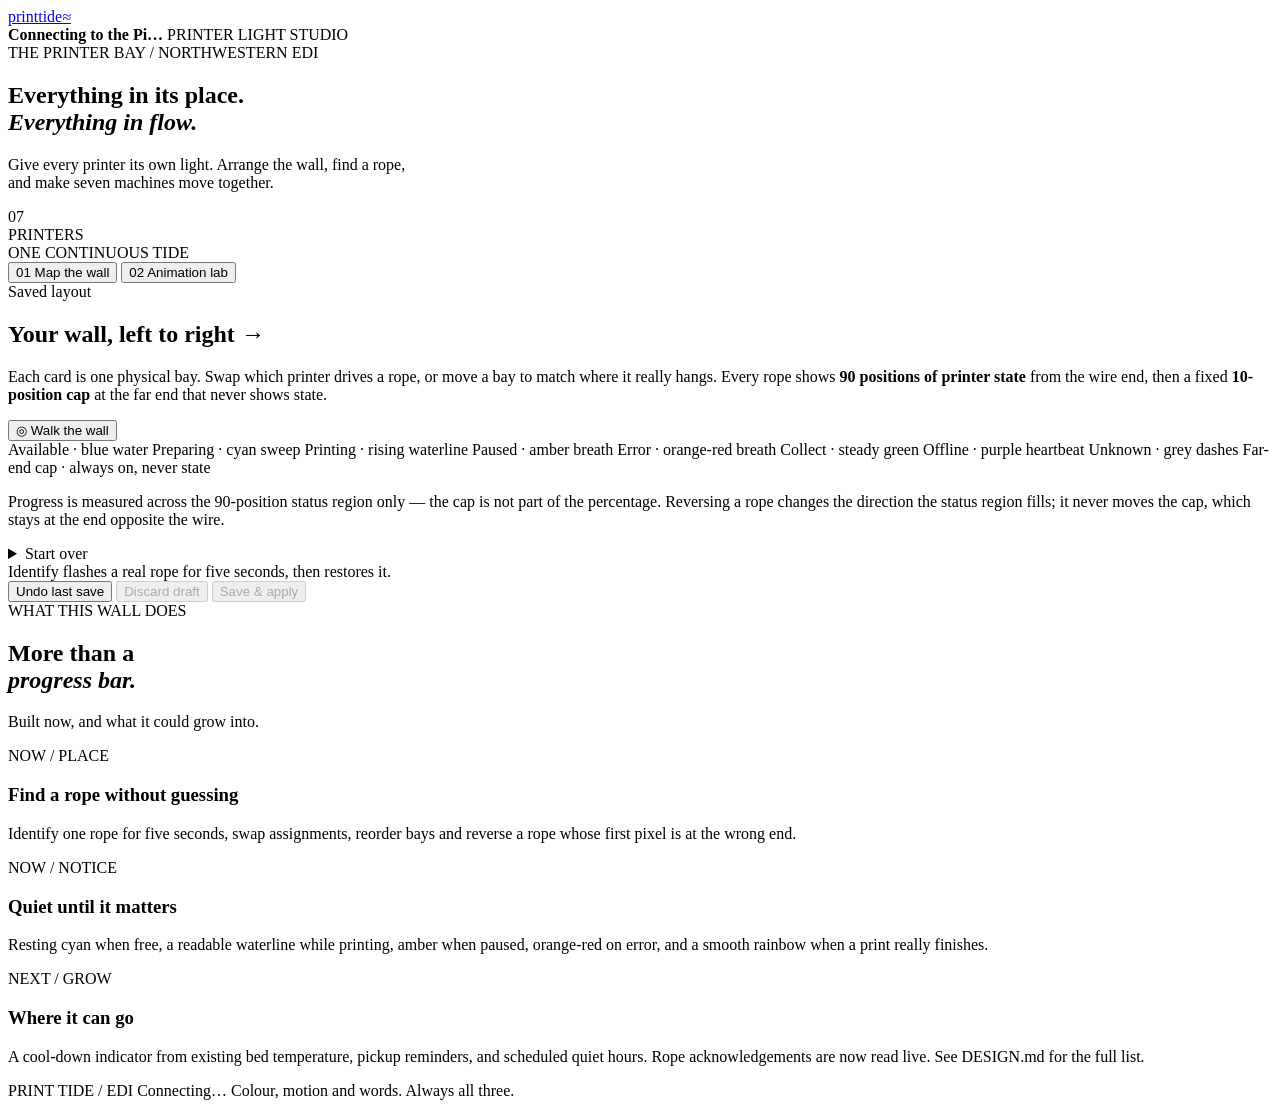
==== print-tide/light_studio/static/index.html @ 884187c8 "Add Print Tide: printer bay LED lighting (renderer, rope health, firmware) Imports /home/edi/printer" ====
<!doctype html>
<html lang="en">
<head>
<meta charset="utf-8">
<meta name="viewport" content="width=device-width,initial-scale=1">
<title>Print Tide · Printer Light Studio</title>
<link rel="stylesheet" href="/style.css">
<script src="/app.js" defer></script>
</head>
<body>

<header>
  <a class="wordmark" href="/">print<span>tide</span><i>&#8776;</i></a>
  <div class="connection">
    <b id="connection">Connecting to the Pi&#8230;</b>
    <span id="mode">PRINTER LIGHT STUDIO</span>
  </div>
</header>

<main>
  <section class="intro">
    <div>
      <div class="eyebrow">THE PRINTER BAY / NORTHWESTERN EDI</div>
      <h1>Everything in its place.<br><em>Everything in flow.</em></h1>
      <p>Give every printer its own light. Arrange the wall, find a rope,<br class="desktop">
         and make seven machines move together.</p>
    </div>
    <div class="wall-mark"><span>07</span><div>PRINTERS<br>ONE CONTINUOUS TIDE</div></div>
  </section>

  <nav aria-label="Studio view" role="tablist">
    <button class="tab active" id="map-tab" role="tab" aria-controls="mapping"
            aria-selected="true">01 <span>Map the wall</span></button>
    <button class="tab" id="lab-tab" role="tab" aria-controls="lab"
            aria-selected="false">02 <span>Animation lab</span></button>
    <div id="draft-status" role="status" aria-label="Draft state">Saved layout</div>
  </nav>

  <!-- ================================================== MAP THE WALL -->
  <section id="mapping">
    <div class="section-bar">
      <div>
        <h2>Your wall, left to right <span>&#8594;</span></h2>
        <p id="map-hint">Each card is one physical bay. Swap which printer drives a rope,
           or move a bay to match where it really hangs. Every rope shows
           <strong>90 positions of printer state</strong> from the wire end, then a fixed
           <strong>10-position cap</strong> at the far end that never shows state.</p>
      </div>
      <button id="walk" class="secondary">&#9678; Walk the wall</button>
    </div>

    <div id="walk-banner" role="region" aria-label="Wall walkthrough" hidden>
      <div>
        <strong id="walk-title"></strong>
        <p id="walk-copy"></p>
      </div>
      <div class="walk-actions">
        <button id="walk-identify">Identify this rope</button>
        <button id="walk-here" class="secondary">It&#8217;s here &#8594;</button>
        <button id="walk-next" class="secondary">Skip</button>
        <button id="walk-close" class="subtle">Done</button>
      </div>
    </div>

    <div class="bays" id="bays" role="list"
         aria-label="Printer bays in physical left-to-right order"></div>

    <div class="legend">
      <span><i class="idle"></i>Available &middot; blue water</span>
      <span><i class="preparing"></i>Preparing &middot; cyan sweep</span>
      <span><i class="printing"></i>Printing &middot; rising waterline</span>
      <span><i class="paused"></i>Paused &middot; amber breath</span>
      <span><i class="error"></i>Error &middot; orange-red breath</span>
      <span><i class="finished"></i>Collect &middot; steady green</span>
      <span><i class="offline"></i>Offline &middot; purple heartbeat</span>
      <span><i class="unknown"></i>Unknown &middot; grey dashes</span>
      <span><i class="cap"></i>Far-end cap &middot; always on, never state</span>
    </div>
    <p class="micro zone-note">Progress is measured across the 90-position status
       region only &mdash; the cap is not part of the percentage. Reversing a rope
       changes the direction the status region fills; it never moves the cap, which
       stays at the end opposite the wire.</p>

    <details class="settings">
      <summary>Start over</summary>
      <p>Restoring the original configuration puts every printer back on the rope
         listed in the service&#8217;s CAST_MAP, in printer-name order, with default
         animation settings. Your current saved layout stays recoverable with Undo.</p>
      <button id="reset" class="secondary">Restore original assignments</button>
    </details>
  </section>

  <!-- ================================================= ANIMATION LAB -->
  <section id="lab" hidden>
    <div class="section-bar">
      <div>
        <h2>Animation lab</h2>
        <p>Simulated ropes. Set a different state per bay and watch the whole wall.
           Nothing here reaches a printer or a light.</p>
      </div>
      <span class="pill">SIMULATION &middot; NOT THE WALL</span>
    </div>

    <div class="lab-layout">
      <div class="preview-stage">
        <div class="stage-caption">
          <span id="preview-label">MIXED WALL</span>
          <span>SHARED CLOCK &middot; LEFT &#8594; RIGHT</span>
        </div>
        <canvas id="lab-canvas" width="1240" height="470"
                aria-label="Simulated animation of all seven LED ropes"></canvas>
        <div class="stage-caption">
          <span id="state-explainer">Choose a state per bay below.</span>
          <span id="preview-rate">&mdash;</span>
        </div>
      </div>

      <aside class="controls">
        <div class="eyebrow">SCENARIOS</div>
        <div id="scenarios"></div>

        <div class="eyebrow">FAR-END CAPS &middot; ALL ROPES</div>
        <p class="micro">The last ten positions of every rope, at the end opposite
           the wire. Always on, never showing printer state. Per-rope settings
           live on each bay card in Map the wall.</p>
        <label class="range" for="cap-mode">Mode
          <select id="cap-mode">
            <option value="white">Pure white</option>
            <option value="color">Solid colour</option>
            <option value="rainbow">Rainbow</option>
          </select></label>
        <label class="range" for="cap-color">Colour
          <input id="cap-color" type="color" value="#ffffff"></label>
        <label class="range" for="cap-brightness">Cap brightness
          <output id="cap-brightness-out">100%</output>
          <input id="cap-brightness" type="range" min="0" max="100" step="1" value="100"></label>
        <button id="cap-apply" class="wide secondary">Apply to all ropes</button>

        <div class="eyebrow cap-gap">WALL SETTINGS &middot; PART OF YOUR DRAFT</div>
        <label class="range" for="brightness">Brightness <output id="brightness-out">65%</output>
          <input id="brightness" type="range" min="0" max="100" step="1" value="65"></label>
        <label class="range" for="speed">Flow speed <output id="speed-out">1&#215;</output>
          <input id="speed" type="range" min="0.25" max="2" step="0.25" value="1"></label>
        <label class="check"><input id="ripples" type="checkbox" checked>
          Ripples between printers</label>
        <label class="check"><input id="waterline_marks" type="checkbox" checked>
          Quarter marks on the progress bar</label>
        <label class="check"><input id="reduced_motion" type="checkbox">
          Reduced motion &middot; hold every rope still</label>
        <label class="check"><input id="quiet" type="checkbox">
          Quiet mode &middot; dim to 20% (alarms stay visible)</label>
        <p class="micro">Settings preview here instantly and reach the wall only when
           you Save &amp; apply. Brightness is a share of the wall&#8217;s fixed hardware
           ceiling, not a way past it.</p>
      </aside>
    </div>

    <div class="bay-sim" id="bay-sim"></div>
  </section>

  <!-- ================================================== SHARED SAVE BAR -->
  <div class="savebar" id="savebar" role="region" aria-label="Draft actions">
    <div class="savebar-note">
      <span class="tiny-dot"></span>
      <span id="save-note">Identify flashes a real rope for five seconds, then restores it.</span>
    </div>
    <div class="actions">
      <button id="undo" class="subtle">Undo last save</button>
      <button id="cancel" class="secondary" disabled>Discard draft</button>
      <button id="save" disabled>Save &amp; apply</button>
    </div>
  </div>

  <!-- ========================================================= ROADMAP -->
  <section class="next">
    <div>
      <div class="eyebrow">WHAT THIS WALL DOES</div>
      <h2>More than a<br><em>progress bar.</em></h2>
      <p class="micro">Built now, and what it could grow into.</p>
    </div>
    <div>
      <span>NOW / PLACE</span>
      <h3>Find a rope without guessing</h3>
      <p>Identify one rope for five seconds, swap assignments, reorder bays and
         reverse a rope whose first pixel is at the wrong end.</p>
    </div>
    <div>
      <span>NOW / NOTICE</span>
      <h3>Quiet until it matters</h3>
      <p>Resting cyan when free, a readable waterline while printing, amber when paused,
         orange-red on error, and a smooth rainbow when a print really finishes.</p>
    </div>
    <div>
      <span>NEXT / GROW</span>
      <h3>Where it can go</h3>
      <p>A cool-down indicator from existing bed temperature, pickup reminders,
         and scheduled quiet hours. Rope acknowledgements are now read live.
         See DESIGN.md for the full list.</p>
    </div>
  </section>
</main>

<footer>
  <span>PRINT TIDE / EDI</span>
  <span id="transport">Connecting&#8230;</span>
  <span>Colour, motion and words. Always all three.</span>
</footer>

<div id="toast" role="status" aria-live="polite"></div>
</body>
</html>
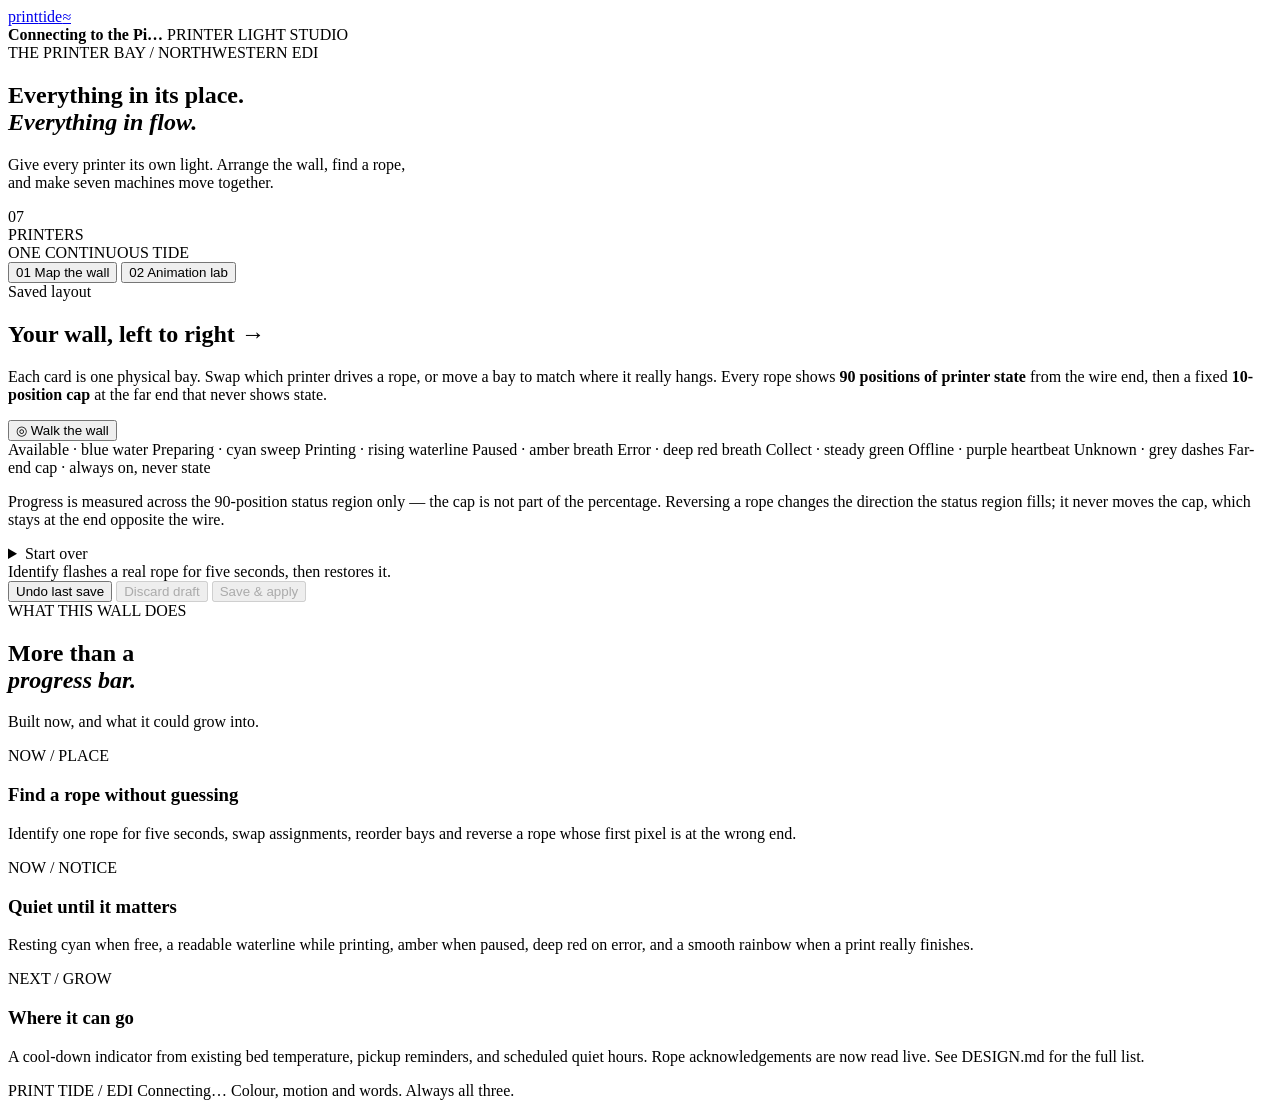
==== commit 151f6be2: "print-tide: reserve red for errors (deep-blue remainder, deep-red error breath) Mirrors printer-ligh" ====
--- a/print-tide/light_studio/static/index.html
+++ b/print-tide/light_studio/static/index.html
@@ -70,7 +70,7 @@
       <span><i class="preparing"></i>Preparing &middot; cyan sweep</span>
       <span><i class="printing"></i>Printing &middot; rising waterline</span>
       <span><i class="paused"></i>Paused &middot; amber breath</span>
-      <span><i class="error"></i>Error &middot; orange-red breath</span>
+      <span><i class="error"></i>Error &middot; deep red breath</span>
       <span><i class="finished"></i>Collect &middot; steady green</span>
       <span><i class="offline"></i>Offline &middot; purple heartbeat</span>
       <span><i class="unknown"></i>Unknown &middot; grey dashes</span>
@@ -188,7 +188,7 @@
       <span>NOW / NOTICE</span>
       <h3>Quiet until it matters</h3>
       <p>Resting cyan when free, a readable waterline while printing, amber when paused,
-         orange-red on error, and a smooth rainbow when a print really finishes.</p>
+         deep red on error, and a smooth rainbow when a print really finishes.</p>
     </div>
     <div>
       <span>NEXT / GROW</span>
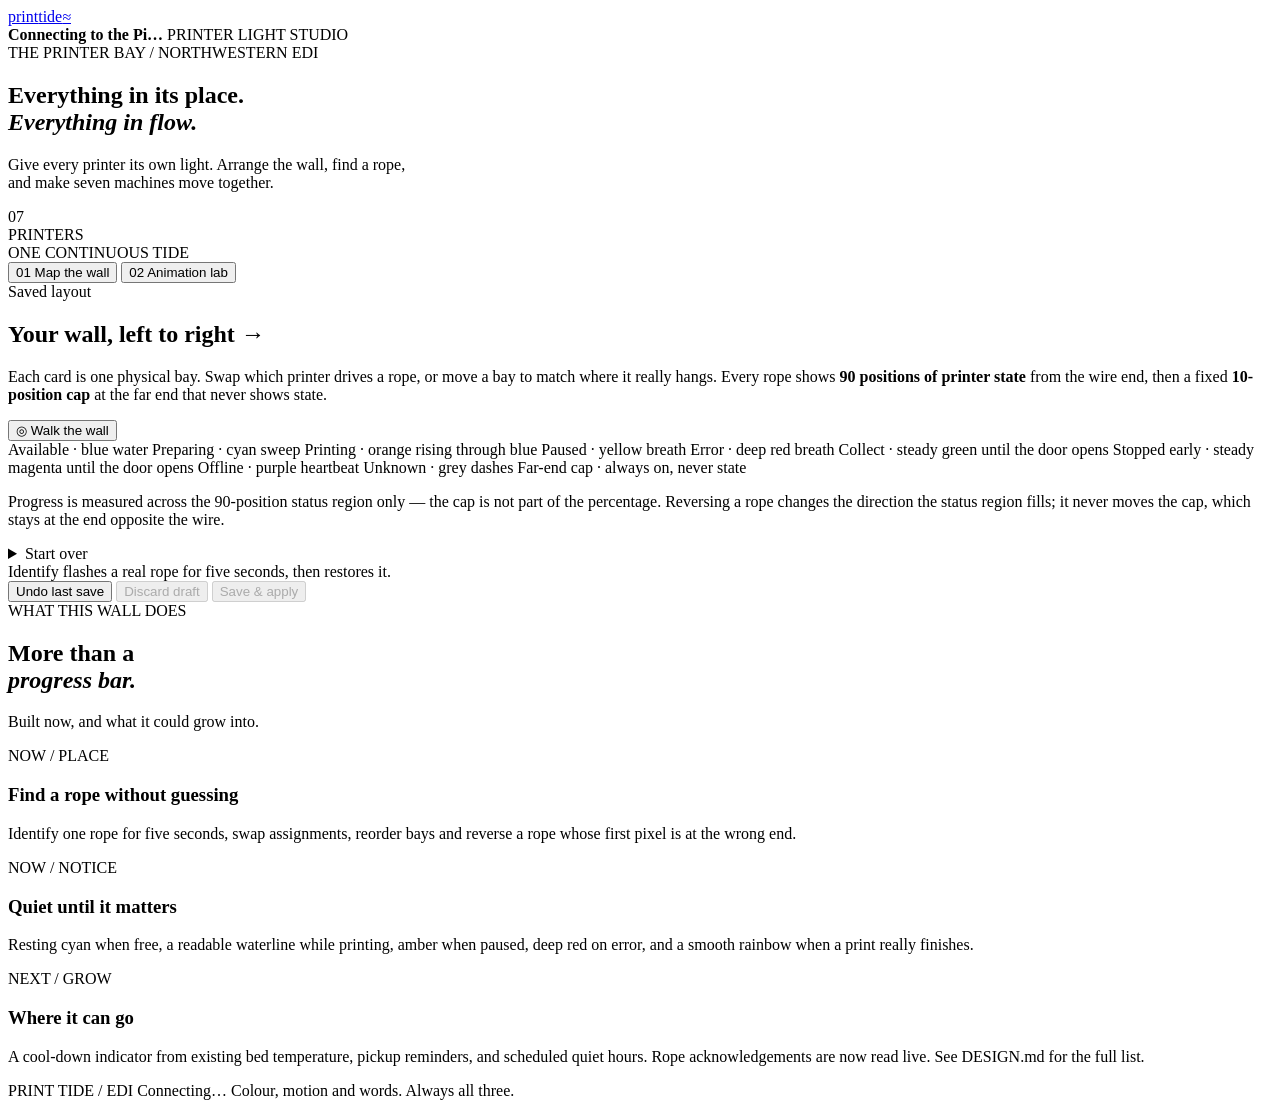
==== commit 1bbf0085: "print-tide: orange progress, green collect, magenta stopped-early, door opens as collection Printing" ====
--- a/print-tide/light_studio/static/index.html
+++ b/print-tide/light_studio/static/index.html
@@ -68,10 +68,11 @@
     <div class="legend">
       <span><i class="idle"></i>Available &middot; blue water</span>
       <span><i class="preparing"></i>Preparing &middot; cyan sweep</span>
-      <span><i class="printing"></i>Printing &middot; rising waterline</span>
-      <span><i class="paused"></i>Paused &middot; amber breath</span>
+      <span><i class="printing"></i>Printing &middot; orange rising through blue</span>
+      <span><i class="paused"></i>Paused &middot; yellow breath</span>
       <span><i class="error"></i>Error &middot; deep red breath</span>
-      <span><i class="finished"></i>Collect &middot; steady green</span>
+      <span><i class="finished"></i>Collect &middot; steady green until the door opens</span>
+      <span><i class="stopped"></i>Stopped early &middot; steady magenta until the door opens</span>
       <span><i class="offline"></i>Offline &middot; purple heartbeat</span>
       <span><i class="unknown"></i>Unknown &middot; grey dashes</span>
       <span><i class="cap"></i>Far-end cap &middot; always on, never state</span>
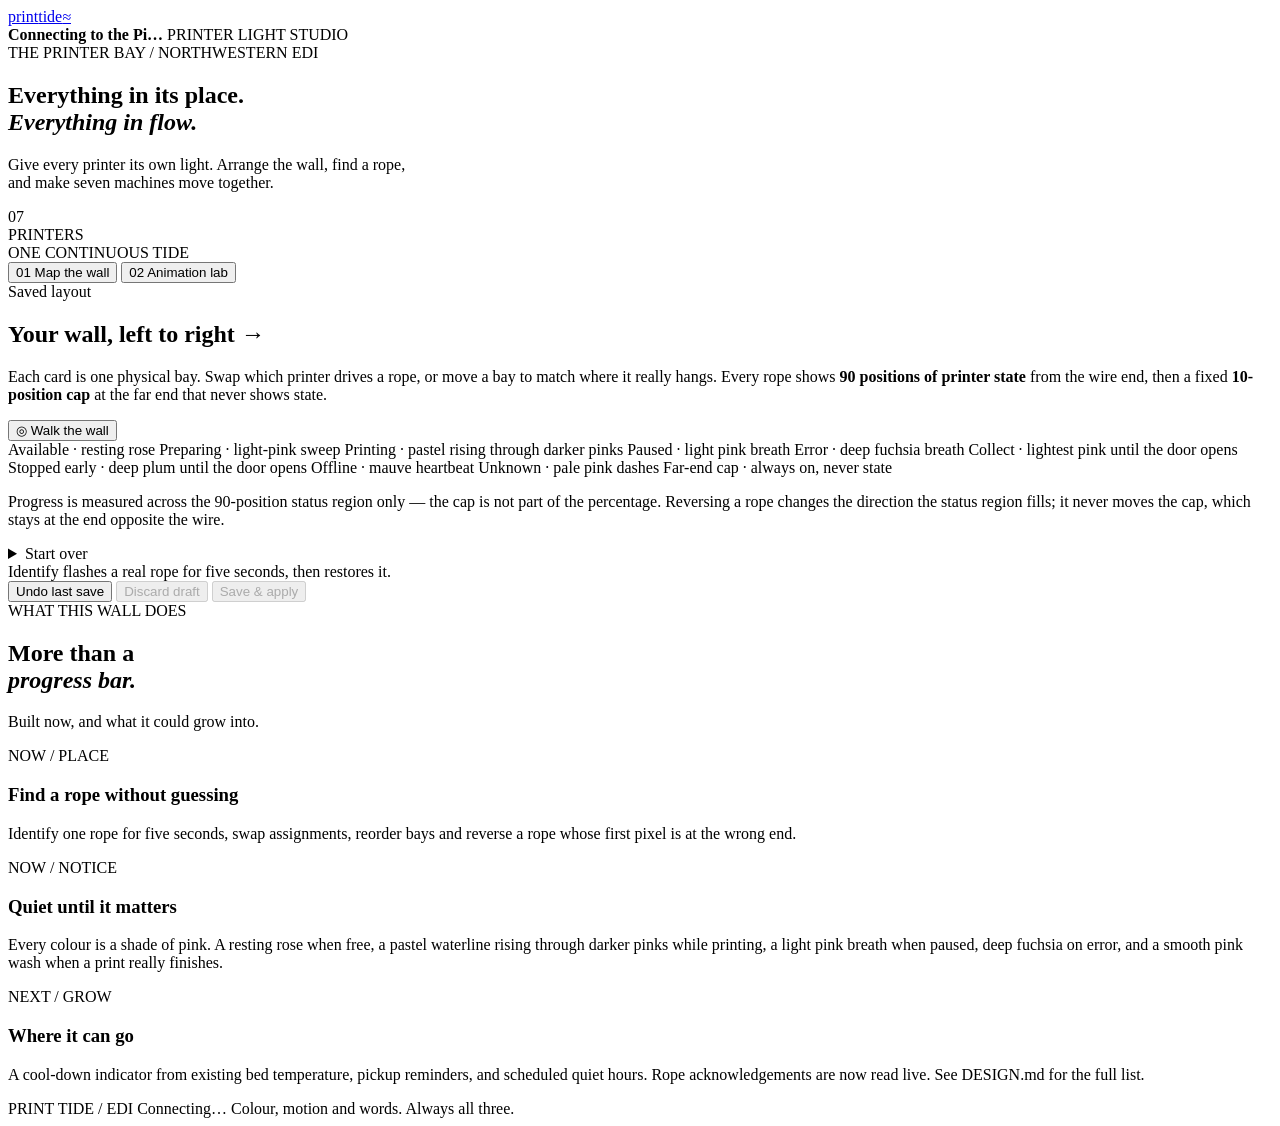
==== commit e14206fc: "print-tide: keep the pink accent sweep out of violet, relabel the UI Mirrors printer-light-studio 34" ====
--- a/print-tide/light_studio/static/index.html
+++ b/print-tide/light_studio/static/index.html
@@ -66,15 +66,15 @@
          aria-label="Printer bays in physical left-to-right order"></div>
 
     <div class="legend">
-      <span><i class="idle"></i>Available &middot; blue water</span>
-      <span><i class="preparing"></i>Preparing &middot; cyan sweep</span>
-      <span><i class="printing"></i>Printing &middot; orange rising through blue</span>
-      <span><i class="paused"></i>Paused &middot; yellow breath</span>
-      <span><i class="error"></i>Error &middot; deep red breath</span>
-      <span><i class="finished"></i>Collect &middot; steady green until the door opens</span>
-      <span><i class="stopped"></i>Stopped early &middot; steady magenta until the door opens</span>
-      <span><i class="offline"></i>Offline &middot; purple heartbeat</span>
-      <span><i class="unknown"></i>Unknown &middot; grey dashes</span>
+      <span><i class="idle"></i>Available &middot; resting rose</span>
+      <span><i class="preparing"></i>Preparing &middot; light-pink sweep</span>
+      <span><i class="printing"></i>Printing &middot; pastel rising through darker pinks</span>
+      <span><i class="paused"></i>Paused &middot; light pink breath</span>
+      <span><i class="error"></i>Error &middot; deep fuchsia breath</span>
+      <span><i class="finished"></i>Collect &middot; lightest pink until the door opens</span>
+      <span><i class="stopped"></i>Stopped early &middot; deep plum until the door opens</span>
+      <span><i class="offline"></i>Offline &middot; mauve heartbeat</span>
+      <span><i class="unknown"></i>Unknown &middot; pale pink dashes</span>
       <span><i class="cap"></i>Far-end cap &middot; always on, never state</span>
     </div>
     <p class="micro zone-note">Progress is measured across the 90-position status
@@ -128,7 +128,7 @@
           <select id="cap-mode">
             <option value="white">Pure white</option>
             <option value="color">Solid colour</option>
-            <option value="rainbow">Rainbow</option>
+            <option value="rainbow">Pink sweep</option>
           </select></label>
         <label class="range" for="cap-color">Colour
           <input id="cap-color" type="color" value="#ffffff"></label>
@@ -188,8 +188,9 @@
     <div>
       <span>NOW / NOTICE</span>
       <h3>Quiet until it matters</h3>
-      <p>Resting cyan when free, a readable waterline while printing, amber when paused,
-         deep red on error, and a smooth rainbow when a print really finishes.</p>
+      <p>Every colour is a shade of pink. A resting rose when free, a pastel waterline rising
+         through darker pinks while printing, a light pink breath when paused, deep fuchsia on
+         error, and a smooth pink wash when a print really finishes.</p>
     </div>
     <div>
       <span>NEXT / GROW</span>
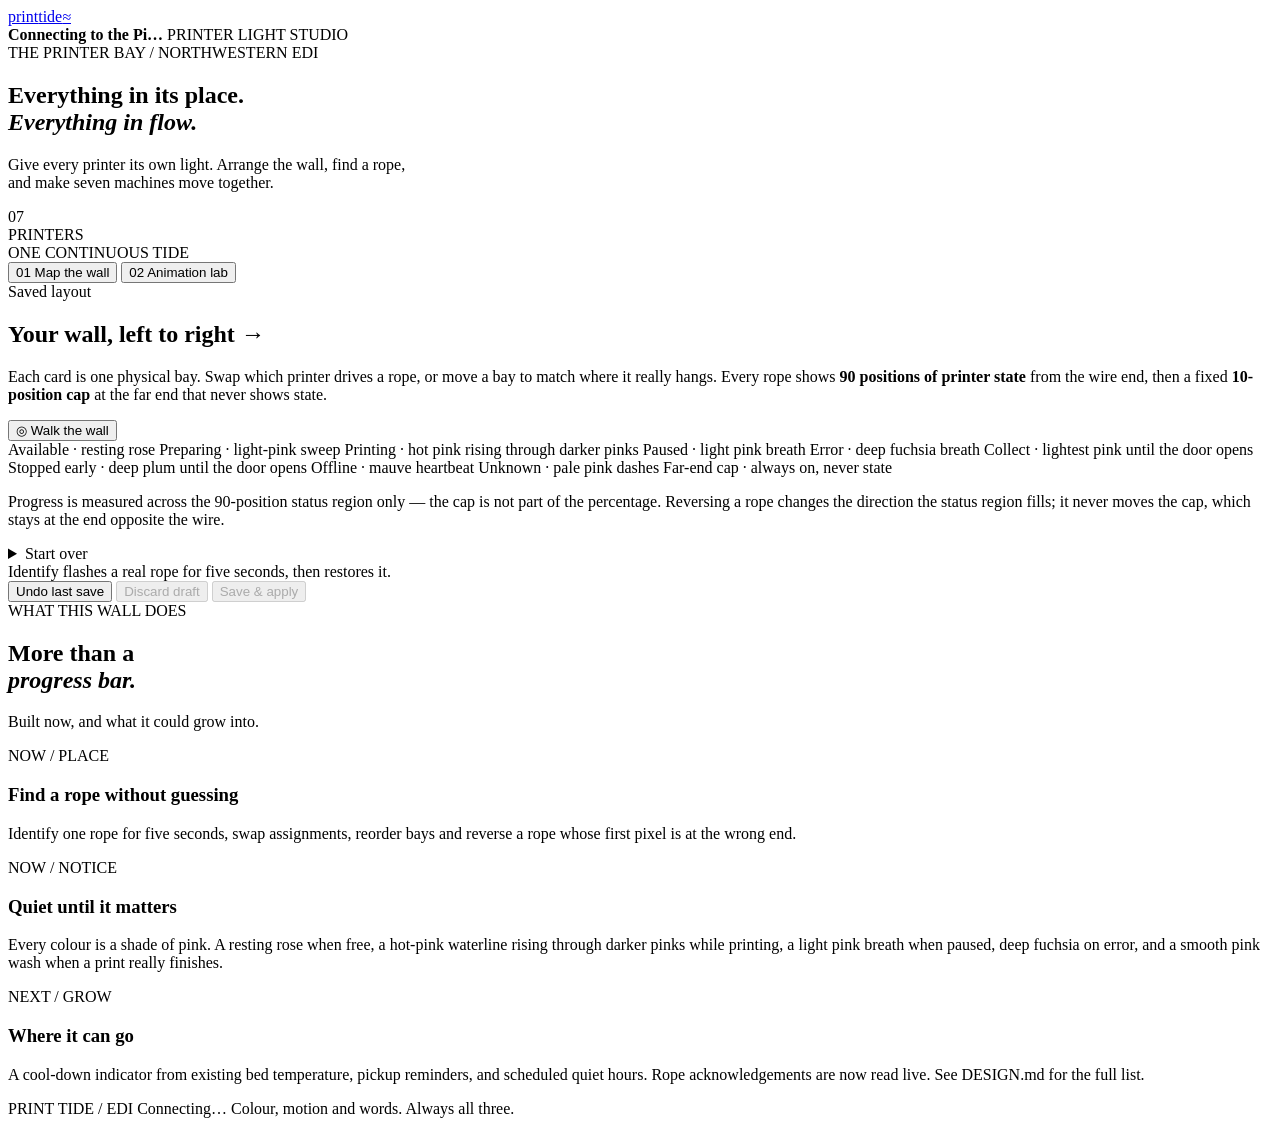
==== commit 674ae77f: "print-tide: pink theme without white, no near-white or pastel anywhere Mirrors printer-light-studio " ====
--- a/print-tide/light_studio/static/index.html
+++ b/print-tide/light_studio/static/index.html
@@ -68,7 +68,7 @@
     <div class="legend">
       <span><i class="idle"></i>Available &middot; resting rose</span>
       <span><i class="preparing"></i>Preparing &middot; light-pink sweep</span>
-      <span><i class="printing"></i>Printing &middot; pastel rising through darker pinks</span>
+      <span><i class="printing"></i>Printing &middot; hot pink rising through darker pinks</span>
       <span><i class="paused"></i>Paused &middot; light pink breath</span>
       <span><i class="error"></i>Error &middot; deep fuchsia breath</span>
       <span><i class="finished"></i>Collect &middot; lightest pink until the door opens</span>
@@ -188,7 +188,7 @@
     <div>
       <span>NOW / NOTICE</span>
       <h3>Quiet until it matters</h3>
-      <p>Every colour is a shade of pink. A resting rose when free, a pastel waterline rising
+      <p>Every colour is a shade of pink. A resting rose when free, a hot-pink waterline rising
          through darker pinks while printing, a light pink breath when paused, deep fuchsia on
          error, and a smooth pink wash when a print really finishes.</p>
     </div>
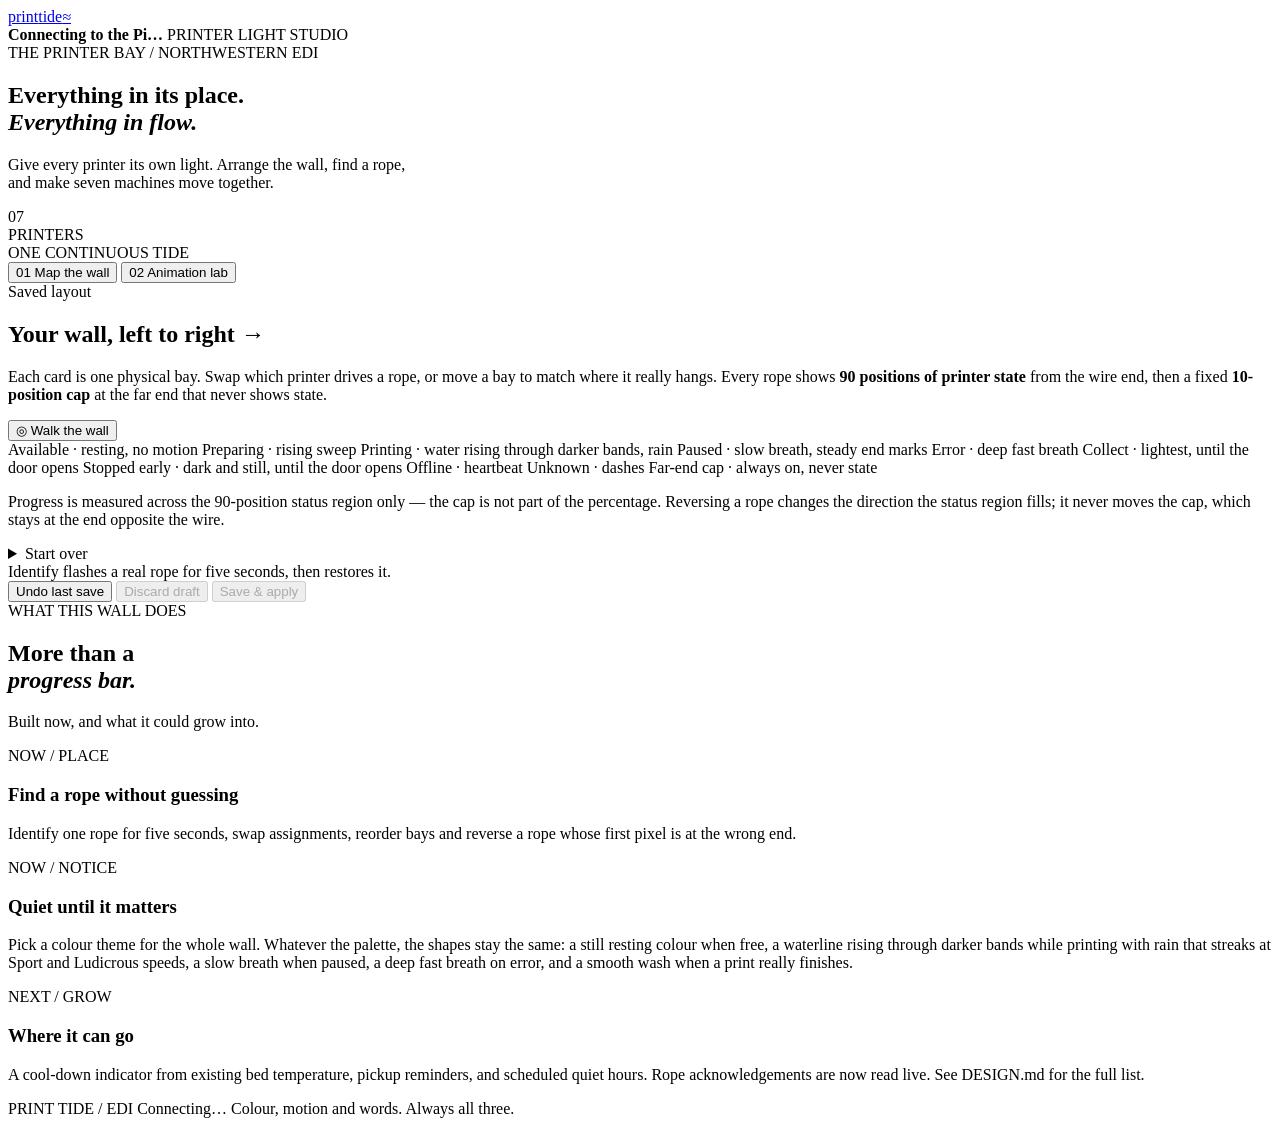
==== commit 85296687: "print-tide: colour themes with a picker; speed profiles as tempo and trails Mirrors printer-light-st" ====
--- a/print-tide/light_studio/static/index.html
+++ b/print-tide/light_studio/static/index.html
@@ -66,15 +66,15 @@
          aria-label="Printer bays in physical left-to-right order"></div>
 
     <div class="legend">
-      <span><i class="idle"></i>Available &middot; resting rose</span>
-      <span><i class="preparing"></i>Preparing &middot; light-pink sweep</span>
-      <span><i class="printing"></i>Printing &middot; hot pink rising through darker pinks</span>
-      <span><i class="paused"></i>Paused &middot; light pink breath</span>
-      <span><i class="error"></i>Error &middot; deep fuchsia breath</span>
-      <span><i class="finished"></i>Collect &middot; lightest pink until the door opens</span>
-      <span><i class="stopped"></i>Stopped early &middot; deep plum until the door opens</span>
-      <span><i class="offline"></i>Offline &middot; mauve heartbeat</span>
-      <span><i class="unknown"></i>Unknown &middot; pale pink dashes</span>
+      <span><i class="idle"></i>Available &middot; resting, no motion</span>
+      <span><i class="preparing"></i>Preparing &middot; rising sweep</span>
+      <span><i class="printing"></i>Printing &middot; water rising through darker bands, rain</span>
+      <span><i class="paused"></i>Paused &middot; slow breath, steady end marks</span>
+      <span><i class="error"></i>Error &middot; deep fast breath</span>
+      <span><i class="finished"></i>Collect &middot; lightest, until the door opens</span>
+      <span><i class="stopped"></i>Stopped early &middot; dark and still, until the door opens</span>
+      <span><i class="offline"></i>Offline &middot; heartbeat</span>
+      <span><i class="unknown"></i>Unknown &middot; dashes</span>
       <span><i class="cap"></i>Far-end cap &middot; always on, never state</span>
     </div>
     <p class="micro zone-note">Progress is measured across the 90-position status
@@ -128,7 +128,7 @@
           <select id="cap-mode">
             <option value="white">Pure white</option>
             <option value="color">Solid colour</option>
-            <option value="rainbow">Pink sweep</option>
+            <option value="rainbow">Hue sweep (theme)</option>
           </select></label>
         <label class="range" for="cap-color">Colour
           <input id="cap-color" type="color" value="#ffffff"></label>
@@ -136,6 +136,10 @@
           <output id="cap-brightness-out">100%</output>
           <input id="cap-brightness" type="range" min="0" max="100" step="1" value="100"></label>
         <button id="cap-apply" class="wide secondary">Apply to all ropes</button>
+
+        <div class="eyebrow cap-gap">COLOUR THEME &middot; PART OF YOUR DRAFT</div>
+        <div id="theme-picker" class="theme-picker" role="radiogroup" aria-label="Colour theme"></div>
+        <p class="micro" id="theme-blurb"></p>
 
         <div class="eyebrow cap-gap">WALL SETTINGS &middot; PART OF YOUR DRAFT</div>
         <label class="range" for="brightness">Brightness <output id="brightness-out">65%</output>
@@ -188,9 +192,10 @@
     <div>
       <span>NOW / NOTICE</span>
       <h3>Quiet until it matters</h3>
-      <p>Every colour is a shade of pink. A resting rose when free, a hot-pink waterline rising
-         through darker pinks while printing, a light pink breath when paused, deep fuchsia on
-         error, and a smooth pink wash when a print really finishes.</p>
+      <p>Pick a colour theme for the whole wall. Whatever the palette, the shapes stay the
+         same: a still resting colour when free, a waterline rising through darker bands while
+         printing with rain that streaks at Sport and Ludicrous speeds, a slow breath when
+         paused, a deep fast breath on error, and a smooth wash when a print really finishes.</p>
     </div>
     <div>
       <span>NEXT / GROW</span>
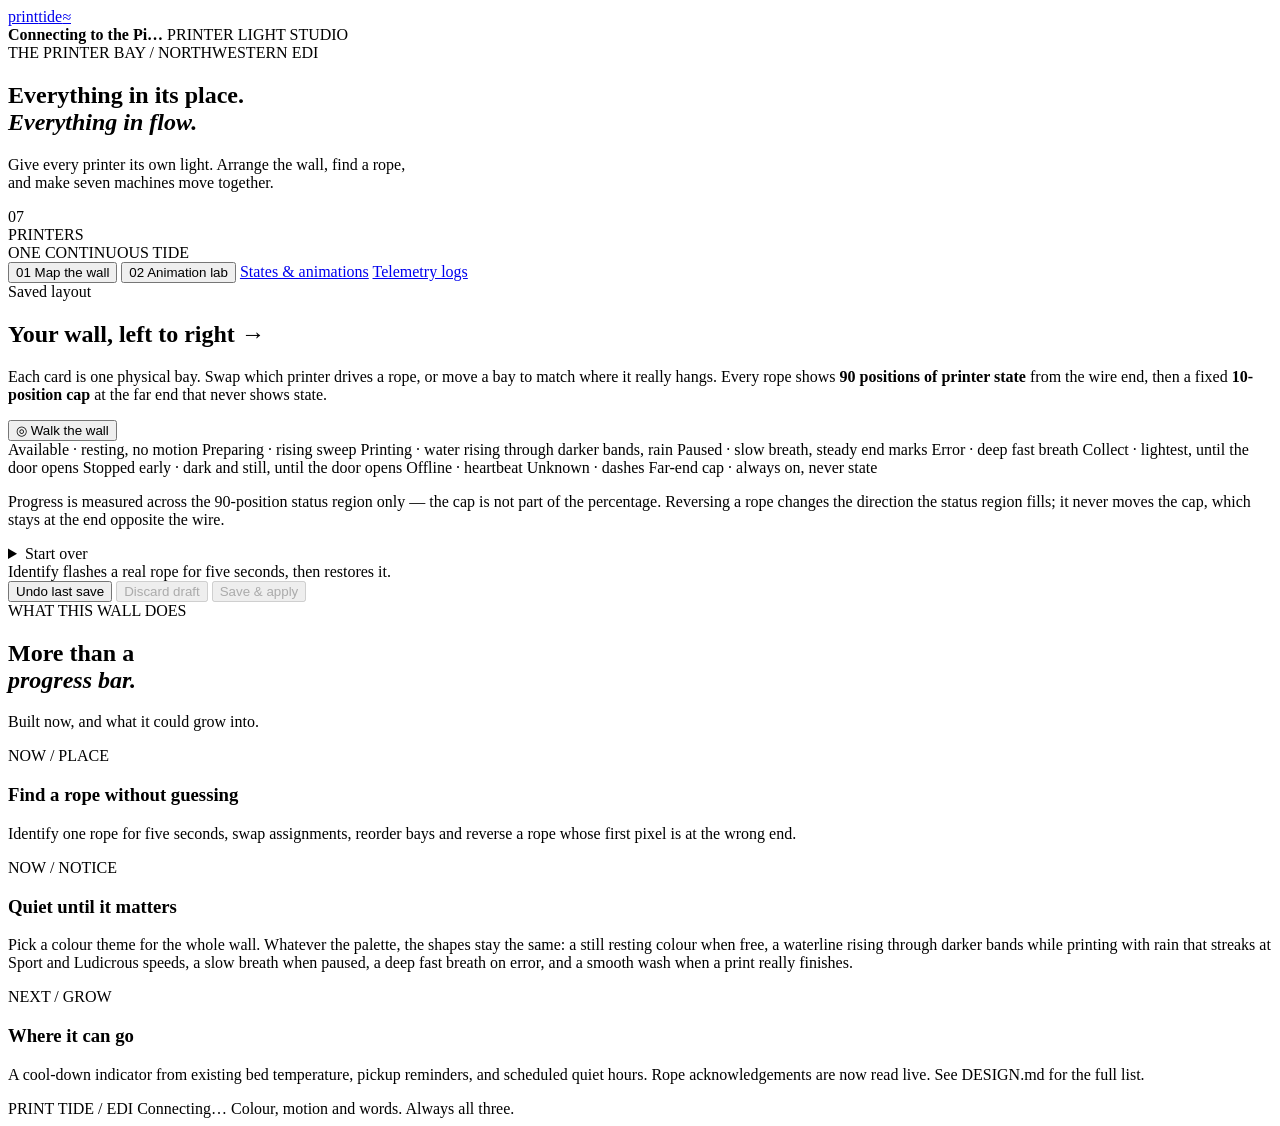
==== commit d8a14178: "print-tide: /states and /logs reference pages Mirrors printer-light-studio dbe5972. A states-and-ani" ====
--- a/print-tide/light_studio/static/index.html
+++ b/print-tide/light_studio/static/index.html
@@ -33,6 +33,8 @@
             aria-selected="true">01 <span>Map the wall</span></button>
     <button class="tab" id="lab-tab" role="tab" aria-controls="lab"
             aria-selected="false">02 <span>Animation lab</span></button>
+    <a class="page-link" href="/states">States &amp; animations</a>
+    <a class="page-link" href="/logs">Telemetry logs</a>
     <div id="draft-status" role="status" aria-label="Draft state">Saved layout</div>
   </nav>
 
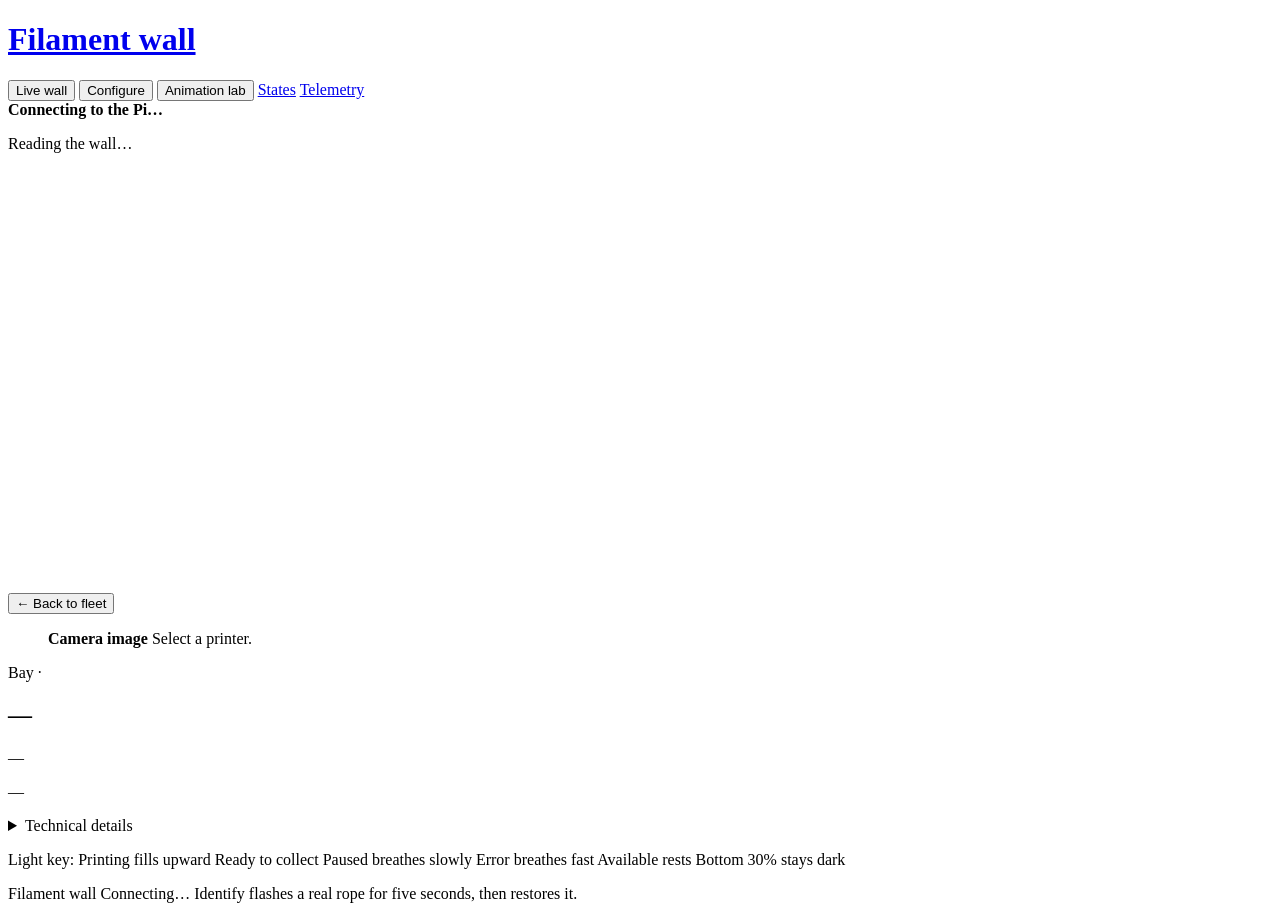
==== commit c3fedc9e: "print-tide: mirror Filament wall redesign from printer-light-studio Northwestern purple/paper design" ====
--- a/print-tide/light_studio/static/index.html
+++ b/print-tide/light_studio/static/index.html
@@ -3,217 +3,274 @@
 <head>
 <meta charset="utf-8">
 <meta name="viewport" content="width=device-width,initial-scale=1">
-<title>Print Tide · Printer Light Studio</title>
+<title>Filament wall</title>
 <link rel="stylesheet" href="/style.css">
+<script src="/customization.js" defer></script>
 <script src="/app.js" defer></script>
 </head>
 <body>
 
-<header>
-  <a class="wordmark" href="/">print<span>tide</span><i>&#8776;</i></a>
+<header class="masthead">
+  <div class="masthead-brand">
+    <h1 class="product"><a href="/" aria-label="Filament wall home">Filament wall</a></h1>
+  </div>
+  <nav class="views" aria-label="Views" role="tablist">
+    <button class="tab active" id="live-tab" role="tab" aria-controls="live" aria-selected="true">Live wall</button>
+    <button class="tab" id="config-tab" role="tab" aria-controls="mapping" aria-selected="false">Configure</button>
+    <button class="tab" id="lab-tab" role="tab" aria-controls="lab" aria-selected="false">Animation lab</button>
+    <a class="tab" href="/states">States</a>
+    <a class="tab" href="/logs">Telemetry</a>
+  </nav>
   <div class="connection">
     <b id="connection">Connecting to the Pi&#8230;</b>
-    <span id="mode">PRINTER LIGHT STUDIO</span>
+    <span id="mode"></span>
   </div>
 </header>
 
 <main>
-  <section class="intro">
-    <div>
-      <div class="eyebrow">THE PRINTER BAY / NORTHWESTERN EDI</div>
-      <h1>Everything in its place.<br><em>Everything in flow.</em></h1>
-      <p>Give every printer its own light. Arrange the wall, find a rope,<br class="desktop">
-         and make seven machines move together.</p>
-    </div>
-    <div class="wall-mark"><span>07</span><div>PRINTERS<br>ONE CONTINUOUS TIDE</div></div>
+  <!-- ===================================================== LIVE WALL -->
+  <section id="live" aria-label="Live wall">
+    <div class="fleet-line">
+      <p class="fleet-summary" id="attention-summary">Reading the wall&#8230;</p>
+      <div class="fleet-alerts" id="attention-chips" role="list" aria-label="Printers needing attention"></div>
+      <span class="draft-flag" id="draft-status" role="status" aria-label="Draft state" hidden>
+        Unsaved configuration draft</span>
+    </div>
+
+    <div class="installation" id="installation">
+      <div class="stage" id="stage" role="listbox" aria-label="Seven printers in physical left-to-right order. Use the arrow keys to move between them."
+           tabindex="0">
+        <canvas id="stage-canvas" width="1400" height="420" aria-hidden="true"></canvas>
+        <div class="stage-labels" id="stage-labels"></div>
+      </div>
+
+      <div class="fleet-rows" id="fleet-rows" role="listbox" aria-label="Seven printers in physical left-to-right order" tabindex="0"></div>
+
+      <article class="inspector" id="inspector" aria-live="polite" aria-label="Selected printer">
+        <div class="sheet-bar" id="sheet-bar">
+          <button id="sheet-back" type="button">&#8592; Back to fleet</button>
+          <span id="sheet-title"></span>
+        </div>
+        <figure class="photo" id="photo">
+          <div class="photo-frame" id="photo-frame">
+            <img id="photo-img" alt="" hidden>
+            <div class="photo-empty" id="photo-empty">
+              <b>Camera image</b>
+              <span id="photo-empty-text">Select a printer.</span>
+            </div>
+            <button class="photo-zoom" id="photo-zoom" type="button" hidden aria-label="View the camera image larger">Enlarge</button>
+          </div>
+          <figcaption id="photo-caption"></figcaption>
+        </figure>
+
+        <div class="inspector-body">
+          <div class="inspector-head">
+            <div>
+              <div class="inspector-kicker" id="insp-bay">Bay &middot;</div>
+              <h2 class="inspector-name" id="insp-name">&#8212;</h2>
+            </div>
+            <div class="inspector-state" id="insp-state"><span class="glyph"></span><span class="word">&#8212;</span></div>
+          </div>
+          <div class="inspector-progress" id="insp-progress"></div>
+          <p class="inspector-job" id="insp-job">&#8212;</p>
+          <p class="inspector-note" id="insp-note"></p>
+          <div class="inspector-actions" id="insp-actions">
+            <button id="insp-collect" class="primary" hidden>Mark collected</button>
+          </div>
+          <details class="inspector-tech" id="insp-tech">
+            <summary>Technical details</summary>
+            <dl id="insp-dl"></dl>
+            <div class="tech-actions">
+              <button id="insp-identify" class="secondary">Identify this rope for five seconds</button>
+              <a class="text-link" id="insp-log-link" href="/logs">Open this printer&#8217;s telemetry</a>
+            </div>
+          </details>
+        </div>
+      </article>
+    </div>
+
+    <p class="key" id="key">
+      <span>Light key:</span>
+      <span><i class="k printing"></i>Printing fills upward</span>
+      <span><i class="k collect"></i>Ready to collect</span>
+      <span><i class="k paused"></i>Paused breathes slowly</span>
+      <span><i class="k error"></i>Error breathes fast</span>
+      <span><i class="k idle"></i>Available rests</span>
+      <span><i class="k dark"></i>Bottom 30% stays dark</span>
+    </p>
   </section>
 
-  <nav aria-label="Studio view" role="tablist">
-    <button class="tab active" id="map-tab" role="tab" aria-controls="mapping"
-            aria-selected="true">01 <span>Map the wall</span></button>
-    <button class="tab" id="lab-tab" role="tab" aria-controls="lab"
-            aria-selected="false">02 <span>Animation lab</span></button>
-    <a class="page-link" href="/states">States &amp; animations</a>
-    <a class="page-link" href="/logs">Telemetry logs</a>
-    <div id="draft-status" role="status" aria-label="Draft state">Saved layout</div>
-  </nav>
-
-  <!-- ================================================== MAP THE WALL -->
-  <section id="mapping">
-    <div class="section-bar">
+  <!-- ===================================================== CONFIGURE -->
+  <section id="mapping" hidden aria-label="Configure the wall">
+    <div class="section-head">
       <div>
-        <h2>Your wall, left to right <span>&#8594;</span></h2>
-        <p id="map-hint">Each card is one physical bay. Swap which printer drives a rope,
-           or move a bay to match where it really hangs. Every rope shows
-           <strong>90 positions of printer state</strong> from the wire end, then a fixed
-           <strong>10-position cap</strong> at the far end that never shows state.</p>
-      </div>
-      <button id="walk" class="secondary">&#9678; Walk the wall</button>
-    </div>
-
-    <div id="walk-banner" role="region" aria-label="Wall walkthrough" hidden>
+        <h2>Configure the wall</h2>
+        <p>One row per physical bay, left to right. Assignments, names, order, direction and caps are
+           a draft until you save; <strong>Identify</strong> and <strong>Walk the wall</strong> flash a
+           real rope immediately for five seconds.</p>
+      </div>
+      <div class="section-actions">
+        <button id="walk" class="secondary">Walk the wall</button>
+        <button id="undo" class="secondary">Undo last save</button>
+      </div>
+    </div>
+
+    <div id="walk-banner" class="notice" role="region" aria-label="Wall walkthrough" hidden>
       <div>
         <strong id="walk-title"></strong>
         <p id="walk-copy"></p>
       </div>
       <div class="walk-actions">
-        <button id="walk-identify">Identify this rope</button>
-        <button id="walk-here" class="secondary">It&#8217;s here &#8594;</button>
+        <button id="walk-identify" class="primary">Identify this rope</button>
+        <button id="walk-here" class="secondary">It&#8217;s here</button>
         <button id="walk-next" class="secondary">Skip</button>
-        <button id="walk-close" class="subtle">Done</button>
-      </div>
-    </div>
-
-    <div class="bays" id="bays" role="list"
-         aria-label="Printer bays in physical left-to-right order"></div>
-
-    <div class="legend">
-      <span><i class="idle"></i>Available &middot; resting, no motion</span>
-      <span><i class="preparing"></i>Preparing &middot; rising sweep</span>
-      <span><i class="printing"></i>Printing &middot; water rising through darker bands, rain</span>
-      <span><i class="paused"></i>Paused &middot; slow breath, steady end marks</span>
-      <span><i class="error"></i>Error &middot; deep fast breath</span>
-      <span><i class="finished"></i>Collect &middot; lightest, until the door opens</span>
-      <span><i class="stopped"></i>Stopped early &middot; dark and still, until the door opens</span>
-      <span><i class="offline"></i>Offline &middot; heartbeat</span>
-      <span><i class="unknown"></i>Unknown &middot; dashes</span>
-      <span><i class="cap"></i>Far-end cap &middot; always on, never state</span>
-    </div>
-    <p class="micro zone-note">Progress is measured across the 90-position status
-       region only &mdash; the cap is not part of the percentage. Reversing a rope
-       changes the direction the status region fills; it never moves the cap, which
-       stays at the end opposite the wire.</p>
+        <button id="walk-close" class="text">Done</button>
+      </div>
+    </div>
+
+    <div class="assign-table" role="table" aria-label="Rope assignments in physical left-to-right order">
+      <div class="assign-head" role="row">
+        <span role="columnheader">Bay</span>
+        <span role="columnheader">Printer</span>
+        <span role="columnheader">Driven by</span>
+        <span role="columnheader">Fill direction</span>
+        <span role="columnheader">Far-end cap</span>
+        <span role="columnheader">Rope</span>
+        <span role="columnheader">Move</span>
+      </div>
+      <div class="bays" id="bays" role="rowgroup"></div>
+    </div>
+
+    <details class="settings geometry-note">
+      <summary>How a rope is laid out (100 positions)</summary>
+      <div class="geometry-diagram" aria-label="Rope geometry">
+        <span class="g-foot">bottom 30 &middot; always dark</span>
+        <span class="g-active">60 active &middot; 0&ndash;100 % fills upward</span>
+        <span class="g-cap">cap 10</span>
+      </div>
+      <p>Physical position 0 is the data-in wire at the bottom. The bottom 30 positions are inactive
+         and always dark, the next 60 carry printer state (progress is measured across these 60 only),
+         and the last 10 are an always-on cap that never shows state. Reversing a rope changes the fill
+         direction inside positions 30&ndash;89 only; the dark foot and the cap never move.</p>
+    </details>
 
     <details class="settings">
       <summary>Start over</summary>
-      <p>Restoring the original configuration puts every printer back on the rope
-         listed in the service&#8217;s CAST_MAP, in printer-name order, with default
-         animation settings. Your current saved layout stays recoverable with Undo.</p>
+      <p>Restoring the original configuration puts every printer back on the rope listed in the
+         service&#8217;s CAST_MAP, in printer-name order, with default animation settings. The
+         current saved layout stays recoverable with Undo.</p>
       <button id="reset" class="secondary">Restore original assignments</button>
     </details>
   </section>
 
   <!-- ================================================= ANIMATION LAB -->
-  <section id="lab" hidden>
-    <div class="section-bar">
+  <section id="lab" hidden aria-label="Animation lab">
+    <div class="section-head">
       <div>
         <h2>Animation lab</h2>
-        <p>Simulated ropes. Set a different state per bay and watch the whole wall.
-           Nothing here reaches a printer or a light.</p>
-      </div>
-      <span class="pill">SIMULATION &middot; NOT THE WALL</span>
-    </div>
-
+        <p id="lab-intro"><strong>Scenarios and per-bay states change only this preview</strong>, never the physical
+           wall. Theme, wall settings and caps become a draft that reaches the wall when you save.</p>
+      </div>
+      <span class="badge" id="lab-badge">Simulation</span>
+    </div>
+
+    <div class="lab-context"><div><strong>Simulated printers · preview only</strong><p>Preparing, printing and errors below are sample states, not live printer status.</p><span class="lab-context-state" id="lab-context-state">Appearance uses saved settings</span></div><a href="#live">See real printer status →</a></div>
     <div class="lab-layout">
-      <div class="preview-stage">
-        <div class="stage-caption">
-          <span id="preview-label">MIXED WALL</span>
-          <span>SHARED CLOCK &middot; LEFT &#8594; RIGHT</span>
-        </div>
-        <canvas id="lab-canvas" width="1240" height="470"
-                aria-label="Simulated animation of all seven LED ropes"></canvas>
-        <div class="stage-caption">
-          <span id="state-explainer">Choose a state per bay below.</span>
-          <span id="preview-rate">&mdash;</span>
-        </div>
+      <div class="lab-main">
+        <div class="scenario-row">
+          <span class="label">Scenario</span>
+          <div id="scenarios" role="group" aria-label="Simulation scenarios"></div>
+        </div>
+        <div class="preview-stage">
+          <div class="stage-caption">
+            <span id="preview-label">Busy afternoon</span>
+            <span id="preview-rate">&mdash;</span>
+          </div>
+          <canvas id="lab-canvas" width="1240" height="360" aria-label="Simulated animation of all seven LED ropes"></canvas>
+          <div class="lab-labels" id="lab-labels"></div>
+        </div>
+        <p class="fineprint" id="state-explainer">Set a state per bay below; the preview follows immediately.</p>
+
       </div>
 
       <aside class="controls">
-        <div class="eyebrow">SCENARIOS</div>
-        <div id="scenarios"></div>
-
-        <div class="eyebrow">FAR-END CAPS &middot; ALL ROPES</div>
-        <p class="micro">The last ten positions of every rope, at the end opposite
-           the wire. Always on, never showing printer state. Per-rope settings
-           live on each bay card in Map the wall.</p>
-        <label class="range" for="cap-mode">Mode
-          <select id="cap-mode">
-            <option value="white">Pure white</option>
-            <option value="color">Solid colour</option>
-            <option value="rainbow">Hue sweep (theme)</option>
-          </select></label>
-        <label class="range" for="cap-color">Colour
-          <input id="cap-color" type="color" value="#ffffff"></label>
-        <label class="range" for="cap-brightness">Cap brightness
-          <output id="cap-brightness-out">100%</output>
-          <input id="cap-brightness" type="range" min="0" max="100" step="1" value="100"></label>
-        <button id="cap-apply" class="wide secondary">Apply to all ropes</button>
-
-        <div class="eyebrow cap-gap">COLOUR THEME &middot; PART OF YOUR DRAFT</div>
-        <div id="theme-picker" class="theme-picker" role="radiogroup" aria-label="Colour theme"></div>
-        <p class="micro" id="theme-blurb"></p>
-
-        <div class="eyebrow cap-gap">WALL SETTINGS &middot; PART OF YOUR DRAFT</div>
-        <label class="range" for="brightness">Brightness <output id="brightness-out">65%</output>
-          <input id="brightness" type="range" min="0" max="100" step="1" value="65"></label>
-        <label class="range" for="speed">Flow speed <output id="speed-out">1&#215;</output>
-          <input id="speed" type="range" min="0.25" max="2" step="0.25" value="1"></label>
-        <label class="check"><input id="ripples" type="checkbox" checked>
-          Ripples between printers</label>
-        <label class="check"><input id="waterline_marks" type="checkbox" checked>
-          Quarter marks on the progress bar</label>
-        <label class="check"><input id="reduced_motion" type="checkbox">
-          Reduced motion &middot; hold every rope still</label>
-        <label class="check"><input id="quiet" type="checkbox">
-          Quiet mode &middot; dim to 20% (alarms stay visible)</label>
-        <p class="micro">Settings preview here instantly and reach the wall only when
-           you Save &amp; apply. Brightness is a share of the wall&#8217;s fixed hardware
-           ceiling, not a way past it.</p>
+        <div class="pending" id="lab-pending" role="status" hidden>
+          <div class="label">Pending for the wall</div>
+          <p id="lab-pending-text"></p>
+          <button id="lab-discard" class="text">Discard pending changes</button>
+        </div>
+
+        <details class="control-group" open>
+          <summary>Theme &amp; customization <span class="tag">draft until saved</span></summary>
+          <div id="look-controls"></div>
+        </details>
+
+        <details class="control-group" open>
+          <summary>Wall settings <span class="tag">saved with the wall</span></summary>
+          <label class="range" for="brightness">Brightness <output id="brightness-out">65%</output>
+            <input id="brightness" type="range" min="0" max="100" step="1" value="65"></label>
+          <label class="range" for="speed">Flow speed <output id="speed-out">1&#215;</output>
+            <input id="speed" type="range" min="0.25" max="2" step="0.25" value="1"></label>
+          <label class="check"><input id="ripples" type="checkbox" checked> Ripples between printers</label>
+          <label class="check"><input id="reduced_motion" type="checkbox"> Reduced motion &middot; hold every rope still</label>
+          <label class="check"><input id="quiet" type="checkbox"> Quiet mode &middot; dim to 20% (alarms stay visible)</label>
+          <p class="fineprint">Brightness is a share of the wall&#8217;s fixed hardware ceiling, not a way past it.</p>
+        </details>
+
+        <details class="control-group">
+          <summary>Preview guides <span class="tag">screen only</span></summary>
+          <label class="check"><input id="waterline_marks" type="checkbox" checked>
+            Quarter guides beside the preview ropes (25 / 50 / 75 % of the active region)</label>
+          <p class="fineprint">Drawn in this browser only; the renderer sends nothing to the LEDs for
+             them. The choice is stored with the layout so every browser shows the same preview.</p>
+        </details>
+
+        <details class="control-group">
+          <summary>Far-end caps &middot; all ropes <span class="tag">saved with the wall</span></summary>
+          <p class="fineprint">The last ten positions of every rope, opposite the wire. Always on, never
+             printer state. Per-rope settings live on each row in Configure.</p>
+          <label class="range" for="cap-mode">Mode
+            <select id="cap-mode">
+              <option value="white">Pure white</option>
+              <option value="color">Solid colour</option>
+              <option value="rainbow">Hue sweep (theme)</option>
+            </select></label>
+          <label class="range" for="cap-color">Colour
+            <input id="cap-color" type="color" value="#ffffff"></label>
+          <label class="range" for="cap-brightness">Cap brightness
+            <output id="cap-brightness-out">100%</output>
+            <input id="cap-brightness" type="range" min="0" max="100" step="1" value="100"></label>
+          <button id="cap-apply" class="secondary wide">Apply to all ropes</button>
+        </details>
       </aside>
     </div>
-
     <div class="bay-sim" id="bay-sim"></div>
   </section>
 
   <!-- ================================================== SHARED SAVE BAR -->
-  <div class="savebar" id="savebar" role="region" aria-label="Draft actions">
+  <div class="savebar" id="savebar" role="region" aria-label="Draft actions" hidden>
     <div class="savebar-note">
-      <span class="tiny-dot"></span>
-      <span id="save-note">Identify flashes a real rope for five seconds, then restores it.</span>
+      <span class="dot"></span>
+      <span id="save-note"></span>
     </div>
     <div class="actions">
-      <button id="undo" class="subtle">Undo last save</button>
-      <button id="cancel" class="secondary" disabled>Discard draft</button>
-      <button id="save" disabled>Save &amp; apply</button>
+      <button id="cancel" class="secondary">Discard draft</button>
+      <button id="save" class="primary">Save &amp; apply to the wall</button>
     </div>
   </div>
-
-  <!-- ========================================================= ROADMAP -->
-  <section class="next">
-    <div>
-      <div class="eyebrow">WHAT THIS WALL DOES</div>
-      <h2>More than a<br><em>progress bar.</em></h2>
-      <p class="micro">Built now, and what it could grow into.</p>
-    </div>
-    <div>
-      <span>NOW / PLACE</span>
-      <h3>Find a rope without guessing</h3>
-      <p>Identify one rope for five seconds, swap assignments, reorder bays and
-         reverse a rope whose first pixel is at the wrong end.</p>
-    </div>
-    <div>
-      <span>NOW / NOTICE</span>
-      <h3>Quiet until it matters</h3>
-      <p>Pick a colour theme for the whole wall. Whatever the palette, the shapes stay the
-         same: a still resting colour when free, a waterline rising through darker bands while
-         printing with rain that streaks at Sport and Ludicrous speeds, a slow breath when
-         paused, a deep fast breath on error, and a smooth wash when a print really finishes.</p>
-    </div>
-    <div>
-      <span>NEXT / GROW</span>
-      <h3>Where it can go</h3>
-      <p>A cool-down indicator from existing bed temperature, pickup reminders,
-         and scheduled quiet hours. Rope acknowledgements are now read live.
-         See DESIGN.md for the full list.</p>
-    </div>
-  </section>
 </main>
 
-<footer>
-  <span>PRINT TIDE / EDI</span>
+<footer class="colophon">
+  <span>Filament wall</span>
   <span id="transport">Connecting&#8230;</span>
-  <span>Colour, motion and words. Always all three.</span>
+  <span>Identify flashes a real rope for five seconds, then restores it.</span>
 </footer>
+
+<dialog class="lightbox" id="lightbox" aria-label="Camera image, enlarged">
+  <button class="lightbox-close" id="lightbox-close" type="button" aria-label="Close (Escape)">Close</button>
+  <img id="lightbox-img" alt="">
+  <p class="lightbox-caption" id="lightbox-caption"></p>
+</dialog>
 
 <div id="toast" role="status" aria-live="polite"></div>
 </body>
